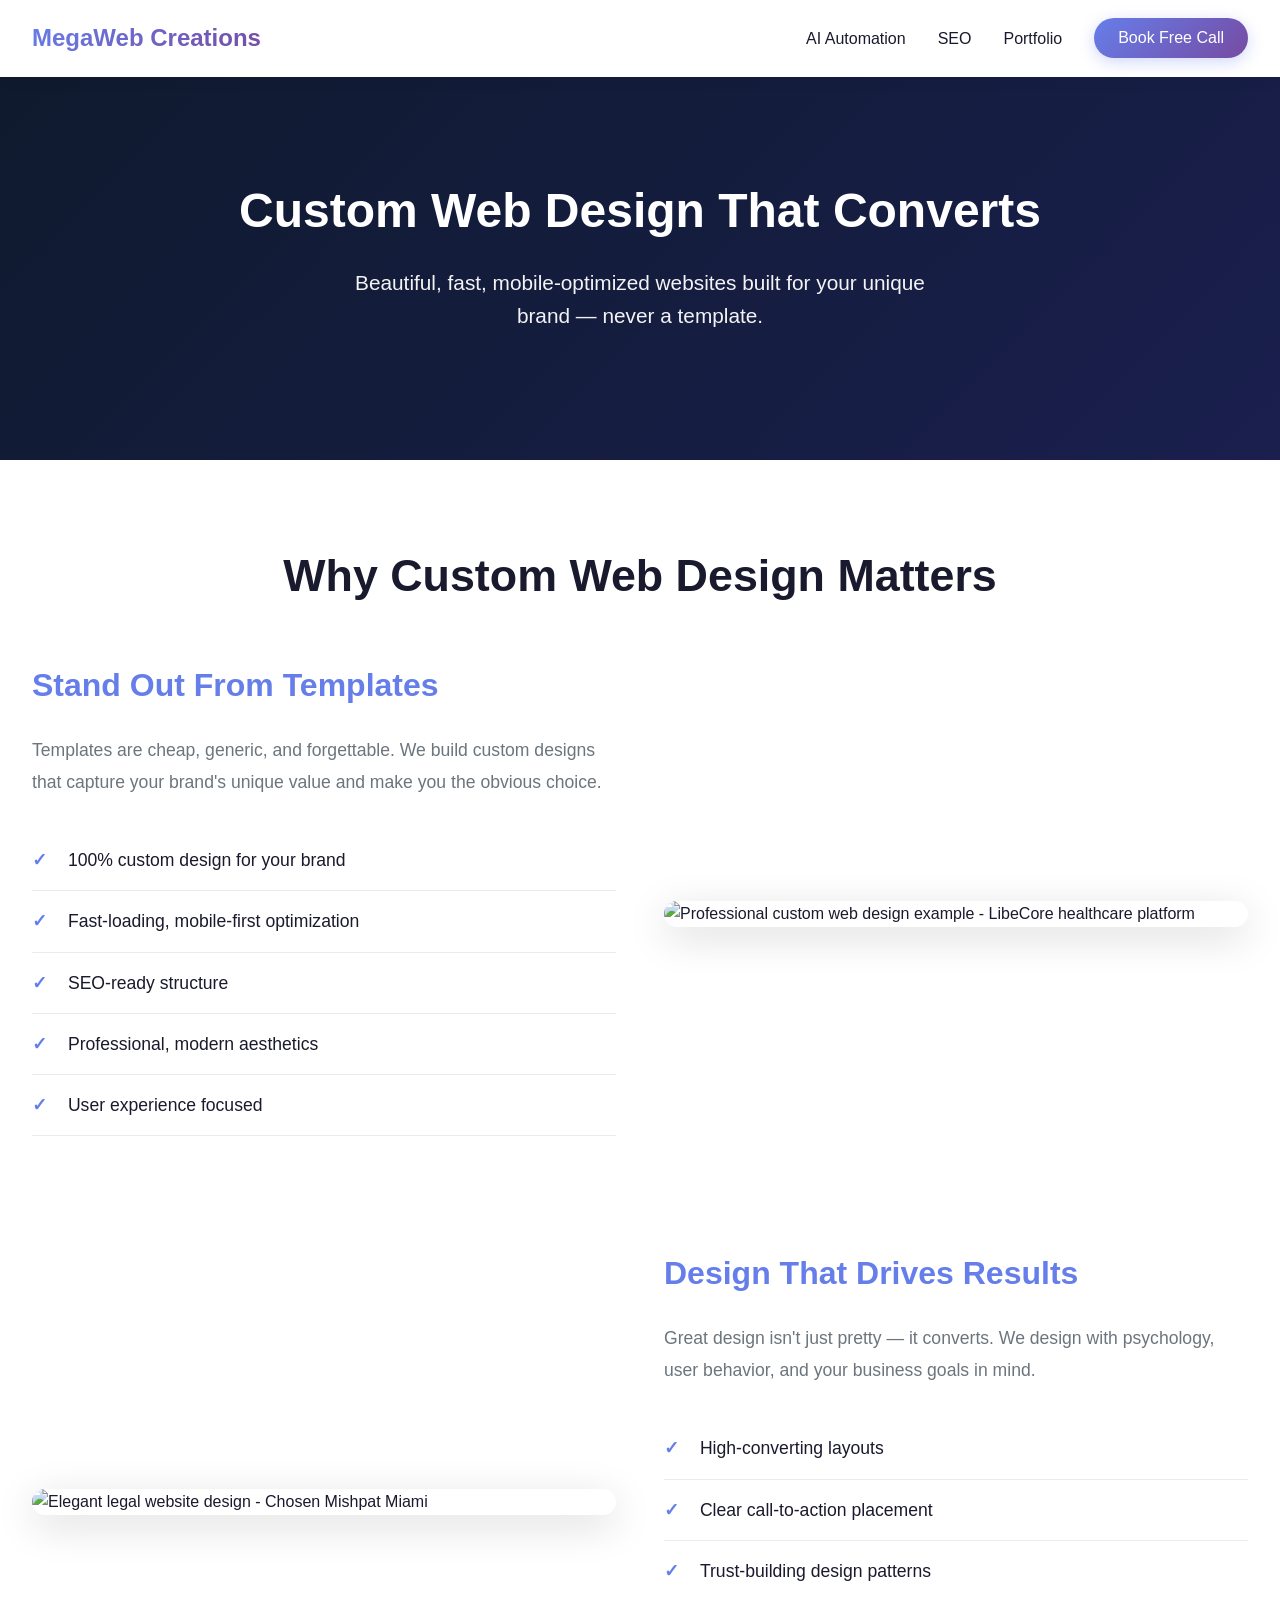
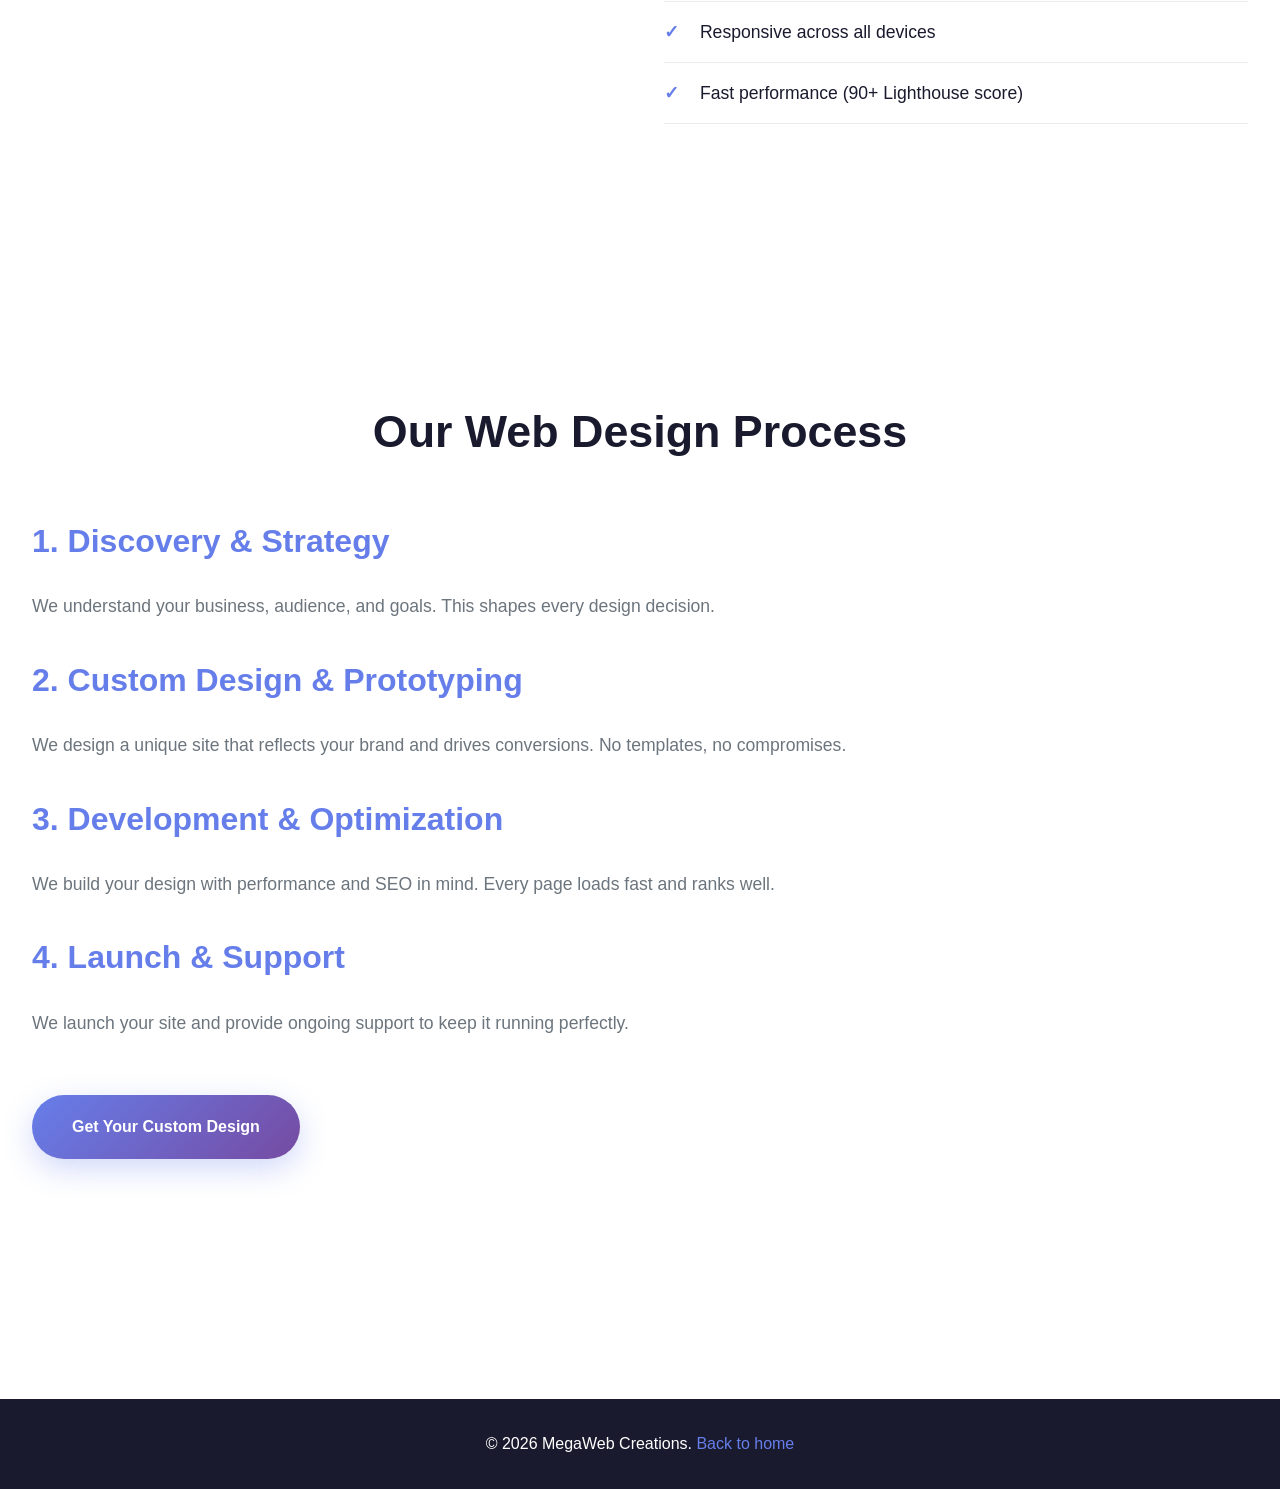
==== web-design.html @ c15eceb9 "Add dedicated service pages for web design, AI automation, and SEO; wire portfolio to real screensho" ====
<!DOCTYPE html>
<html lang="en">
<head>
    <meta charset="UTF-8">
    <meta name="viewport" content="width=device-width, initial-scale=1.0">
    <meta name="google-site-verification" content="43duF__XprPvIc4pbM1LEKamuMBFArv3T_i1iURts-g" />
    <title>Custom Web Design Services | MegaWeb Creations</title>
    <meta name="description" content="Professional custom web design for small businesses. Beautiful, fast, mobile-optimized websites that convert visitors into customers.">
    <meta name="keywords" content="custom web design, professional websites, small business websites, web design services">
    <style>
        * {
            margin: 0;
            padding: 0;
            box-sizing: border-box;
        }

        :root {
            --primary: #667eea;
            --secondary: #764ba2;
            --dark: #0f1a2e;
            --light: #f5f7ff;
            --text: #1a1a2e;
            --gray: #6c757d;
        }

        html {
            scroll-behavior: smooth;
        }

        body {
            font-family: -apple-system, BlinkMacSystemFont, 'Segoe UI', Roboto, sans-serif;
            line-height: 1.6;
            color: var(--text);
            background: #ffffff;
        }

        /* Navigation */
        header {
            background: rgba(255, 255, 255, 0.95);
            backdrop-filter: blur(10px);
            padding: 1.2rem 2rem;
            position: sticky;
            top: 0;
            z-index: 100;
            box-shadow: 0 2px 15px rgba(0, 0, 0, 0.05);
        }

        nav {
            max-width: 1400px;
            margin: 0 auto;
            display: flex;
            justify-content: space-between;
            align-items: center;
            gap: 2rem;
            flex-wrap: wrap;
        }

        .logo {
            font-size: 1.5rem;
            font-weight: 800;
            background: linear-gradient(135deg, #667eea 0%, #764ba2 100%);
            -webkit-background-clip: text;
            -webkit-text-fill-color: transparent;
            background-clip: text;
            text-decoration: none;
        }

        nav ul {
            display: flex;
            list-style: none;
            gap: 2rem;
            align-items: center;
        }

        nav a {
            text-decoration: none;
            color: var(--text);
            font-weight: 500;
            transition: color 0.3s;
        }

        nav a:hover {
            color: var(--primary);
        }

        .nav-cta {
            background: linear-gradient(135deg, #667eea 0%, #764ba2 100%);
            color: white !important;
            padding: 0.7rem 1.5rem;
            border-radius: 50px;
            box-shadow: 0 4px 15px rgba(102, 126, 234, 0.3);
            transition: all 0.3s ease;
        }

        .nav-cta:hover {
            transform: translateY(-2px);
            box-shadow: 0 6px 20px rgba(102, 126, 234, 0.4);
        }

        /* Hero */
        .hero {
            background: linear-gradient(135deg, #0f1a2e 0%, #1a1f4e 100%);
            color: white;
            padding: 6rem 2rem;
            text-align: center;
        }

        .hero h1 {
            font-size: 3rem;
            margin-bottom: 1rem;
            font-weight: 800;
        }

        .hero p {
            font-size: 1.3rem;
            max-width: 600px;
            margin: 0 auto 2rem;
            opacity: 0.95;
        }

        /* Section */
        section {
            padding: 5rem 2rem;
            max-width: 1400px;
            margin: 0 auto;
        }

        h2 {
            font-size: 2.8rem;
            font-weight: 800;
            margin-bottom: 3rem;
            text-align: center;
            color: var(--text);
        }

        .content {
            display: grid;
            grid-template-columns: 1fr 1fr;
            gap: 3rem;
            align-items: center;
            margin-bottom: 5rem;
        }

        .content img {
            width: 100%;
            border-radius: 15px;
            box-shadow: 0 10px 40px rgba(0, 0, 0, 0.15);
        }

        .content h3 {
            font-size: 2rem;
            margin-bottom: 1.5rem;
            color: var(--primary);
        }

        .content p {
            font-size: 1.1rem;
            color: var(--gray);
            margin-bottom: 1.5rem;
            line-height: 1.8;
        }

        .features {
            list-style: none;
            margin: 2rem 0;
        }

        .features li {
            padding: 1rem 0;
            font-size: 1.1rem;
            color: var(--text);
            border-bottom: 1px solid #e9ecef;
        }

        .features li:before {
            content: "✓ ";
            color: var(--primary);
            font-weight: bold;
            margin-right: 1rem;
        }

        .btn {
            display: inline-block;
            background: linear-gradient(135deg, #667eea 0%, #764ba2 100%);
            color: white;
            padding: 1.2rem 2.5rem;
            border-radius: 50px;
            text-decoration: none;
            font-weight: 600;
            box-shadow: 0 10px 30px rgba(102, 126, 234, 0.3);
            transition: all 0.3s ease;
            border: none;
            cursor: pointer;
        }

        .btn:hover {
            transform: translateY(-3px);
            box-shadow: 0 15px 40px rgba(102, 126, 234, 0.4);
        }

        footer {
            background: #1a1a2e;
            color: white;
            text-align: center;
            padding: 2rem;
            margin-top: 5rem;
        }

        footer a {
            color: var(--primary);
            text-decoration: none;
        }

        @media (max-width: 768px) {
            .content {
                grid-template-columns: 1fr;
            }

            .hero h1 {
                font-size: 2rem;
            }

            h2 {
                font-size: 2rem;
            }
        }
    </style>
</head>
<body>
    <header>
        <nav>
            <a href="index.html" class="logo">MegaWeb Creations</a>
            <ul>
                <li><a href="ai-automation.html">AI Automation</a></li>
                <li><a href="seo-services.html">SEO</a></li>
                <li><a href="index.html#portfolio">Portfolio</a></li>
                <li><a href="index.html#contact" class="nav-cta">Book Free Call</a></li>
            </ul>
        </nav>
    </header>

    <section class="hero">
        <h1>Custom Web Design That Converts</h1>
        <p>Beautiful, fast, mobile-optimized websites built for your unique brand — never a template.</p>
    </section>

    <section>
        <h2>Why Custom Web Design Matters</h2>

        <div class="content">
            <div>
                <h3>Stand Out From Templates</h3>
                <p>Templates are cheap, generic, and forgettable. We build custom designs that capture your brand's unique value and make you the obvious choice.</p>
                <ul class="features">
                    <li>100% custom design for your brand</li>
                    <li>Fast-loading, mobile-first optimization</li>
                    <li>SEO-ready structure</li>
                    <li>Professional, modern aesthetics</li>
                    <li>User experience focused</li>
                </ul>
            </div>
            <img src="images/libecore.png" alt="Professional custom web design example - LibeCore healthcare platform">
        </div>

        <div class="content" style="grid-template-columns: 1fr 1fr;">
            <img src="images/chosen-mishpat.png" alt="Elegant legal website design - Chosen Mishpat Miami">
            <div>
                <h3>Design That Drives Results</h3>
                <p>Great design isn't just pretty — it converts. We design with psychology, user behavior, and your business goals in mind.</p>
                <ul class="features">
                    <li>High-converting layouts</li>
                    <li>Clear call-to-action placement</li>
                    <li>Trust-building design patterns</li>
                    <li>Responsive across all devices</li>
                    <li>Fast performance (90+ Lighthouse score)</li>
                </ul>
            </div>
        </div>
    </section>

    <section>
        <h2>Our Web Design Process</h2>
        <div class="content" style="grid-template-columns: 1fr;">
            <div>
                <h3>1. Discovery & Strategy</h3>
                <p>We understand your business, audience, and goals. This shapes every design decision.</p>

                <h3 style="margin-top: 2rem;">2. Custom Design & Prototyping</h3>
                <p>We design a unique site that reflects your brand and drives conversions. No templates, no compromises.</p>

                <h3 style="margin-top: 2rem;">3. Development & Optimization</h3>
                <p>We build your design with performance and SEO in mind. Every page loads fast and ranks well.</p>

                <h3 style="margin-top: 2rem;">4. Launch & Support</h3>
                <p>We launch your site and provide ongoing support to keep it running perfectly.</p>

                <a href="index.html#contact" class="btn" style="margin-top: 2rem;">Get Your Custom Design</a>
            </div>
        </div>
    </section>

    <footer>
        <p>&copy; 2026 MegaWeb Creations. <a href="index.html">Back to home</a></p>
    </footer>
</body>
</html>
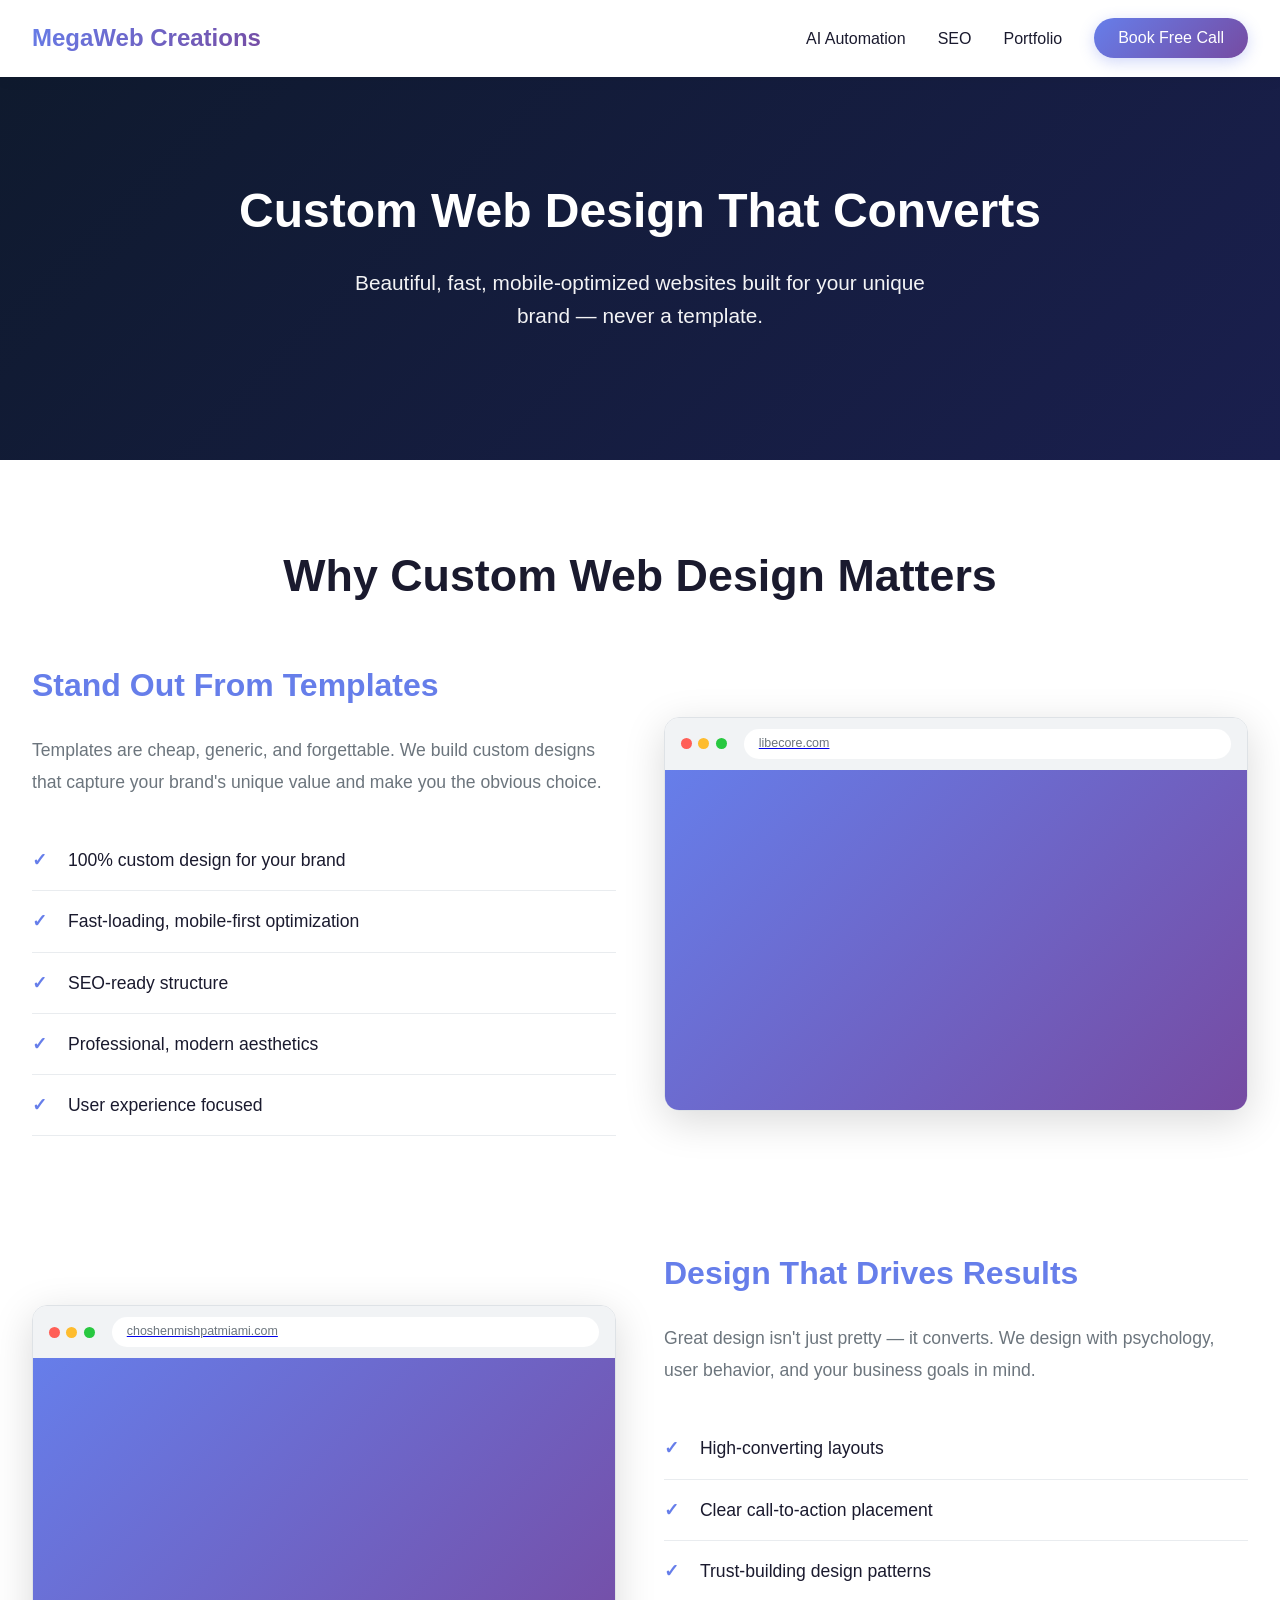
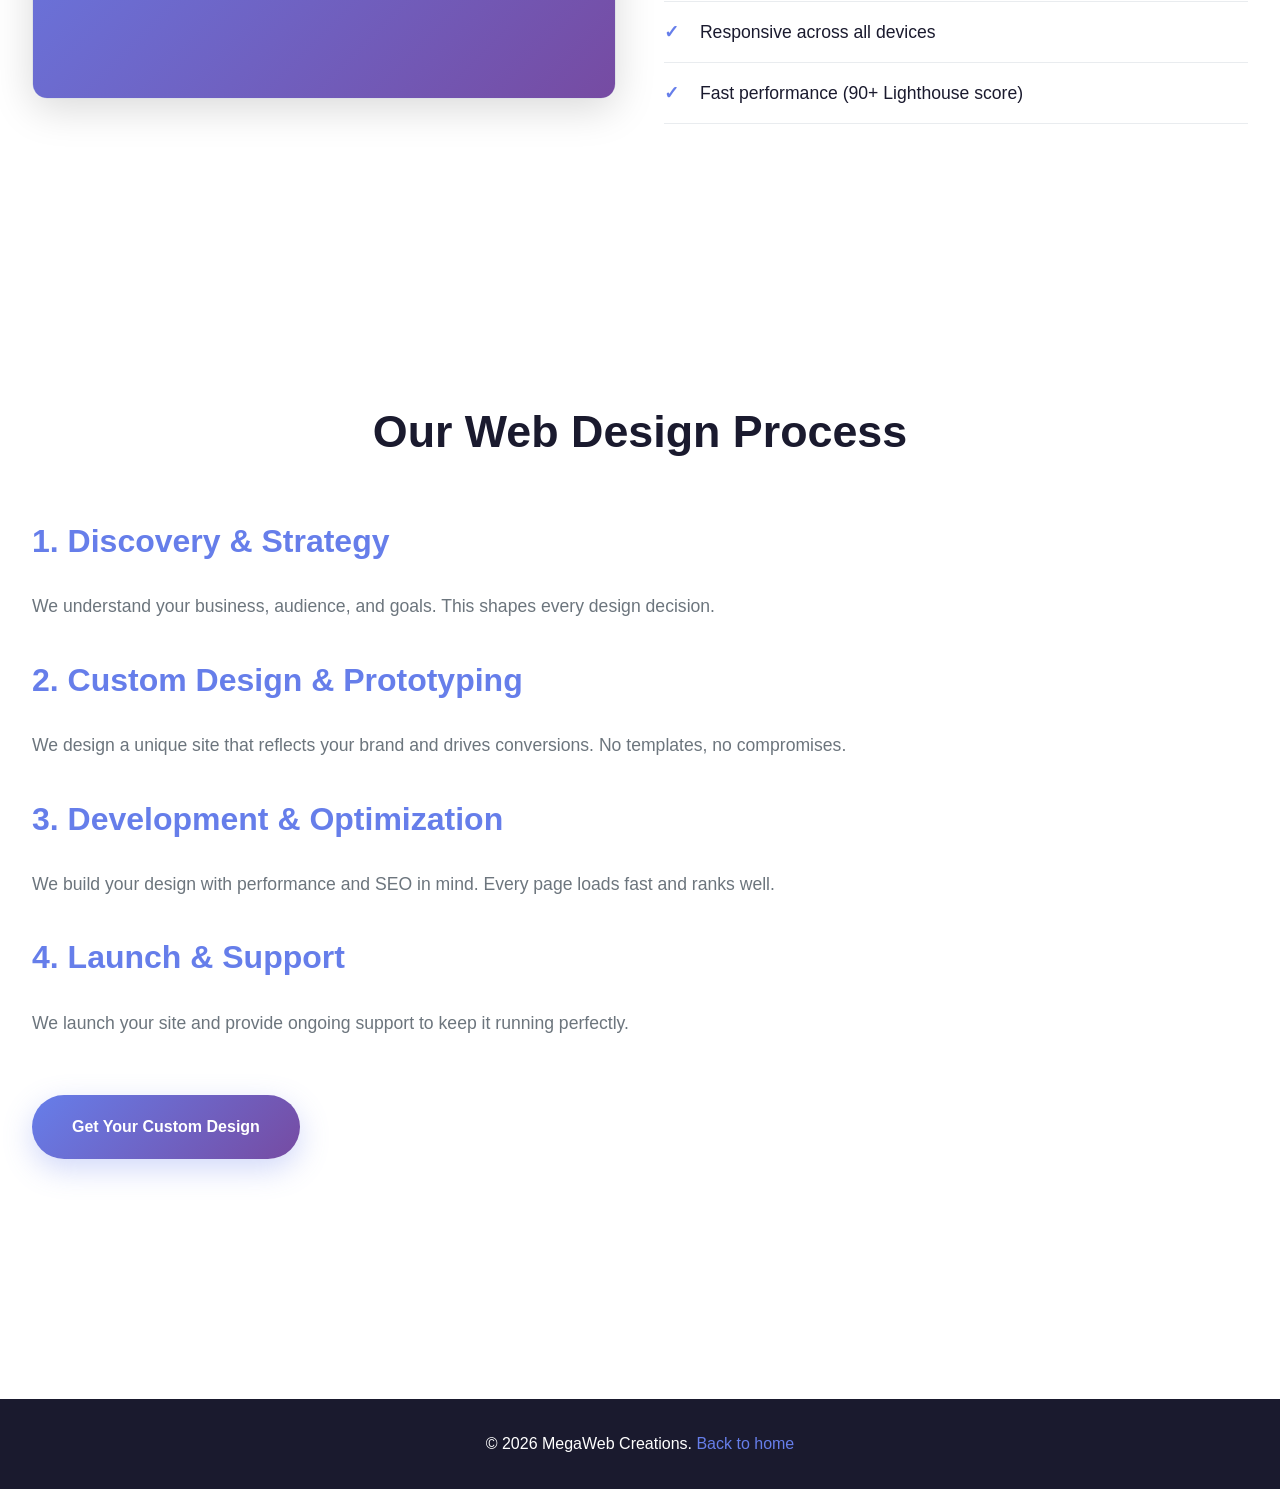
==== commit 3eafa74c: "Replace portfolio emojis with live embedded site previews in browser-chrome frames" ====
--- a/web-design.html
+++ b/web-design.html
@@ -141,10 +141,57 @@
             margin-bottom: 5rem;
         }
 
-        .content img {
-            width: 100%;
+        .preview-window {
             border-radius: 15px;
+            overflow: hidden;
             box-shadow: 0 10px 40px rgba(0, 0, 0, 0.15);
+            border: 1px solid #dee2e6;
+        }
+
+        .preview-bar {
+            display: flex;
+            align-items: center;
+            gap: 0.4rem;
+            padding: 0.7rem 1rem;
+            background: #f1f3f5;
+        }
+
+        .preview-bar span {
+            width: 11px;
+            height: 11px;
+            border-radius: 50%;
+        }
+
+        .preview-bar span:nth-child(1) { background: #ff5f57; }
+        .preview-bar span:nth-child(2) { background: #febc2e; }
+        .preview-bar span:nth-child(3) { background: #28c840; }
+
+        .preview-url {
+            flex: 1;
+            margin-left: 0.7rem;
+            background: white;
+            border-radius: 20px;
+            padding: 0.3rem 0.9rem;
+            font-size: 0.78rem;
+            color: var(--gray);
+        }
+
+        .preview-frame {
+            position: relative;
+            height: 340px;
+            overflow: hidden;
+            background: linear-gradient(135deg, #667eea 0%, #764ba2 100%);
+        }
+
+        .preview-frame iframe {
+            position: absolute;
+            top: 0;
+            left: 0;
+            width: 250%;
+            height: 250%;
+            border: 0;
+            transform: scale(0.4);
+            transform-origin: top left;
         }
 
         .content h3 {
@@ -259,11 +306,17 @@
                     <li>User experience focused</li>
                 </ul>
             </div>
-            <img src="images/libecore.png" alt="Professional custom web design example - LibeCore healthcare platform">
+            <a href="https://libecore.com" target="_blank" rel="noopener" class="preview-window" style="display:block;">
+                <div class="preview-bar"><span></span><span></span><span></span><div class="preview-url">libecore.com</div></div>
+                <div class="preview-frame"><iframe src="https://libecore.com" loading="lazy" title="LibeCore website preview" tabindex="-1" aria-hidden="true" style="pointer-events:none;"></iframe></div>
+            </a>
         </div>
 
         <div class="content" style="grid-template-columns: 1fr 1fr;">
-            <img src="images/chosen-mishpat.png" alt="Elegant legal website design - Chosen Mishpat Miami">
+            <a href="https://choshenmishpatmiami.com" target="_blank" rel="noopener" class="preview-window" style="display:block;">
+                <div class="preview-bar"><span></span><span></span><span></span><div class="preview-url">choshenmishpatmiami.com</div></div>
+                <div class="preview-frame"><iframe src="https://choshenmishpatmiami.com" loading="lazy" title="Chosen Mishpat Miami website preview" tabindex="-1" aria-hidden="true" style="pointer-events:none;"></iframe></div>
+            </a>
             <div>
                 <h3>Design That Drives Results</h3>
                 <p>Great design isn't just pretty — it converts. We design with psychology, user behavior, and your business goals in mind.</p>
